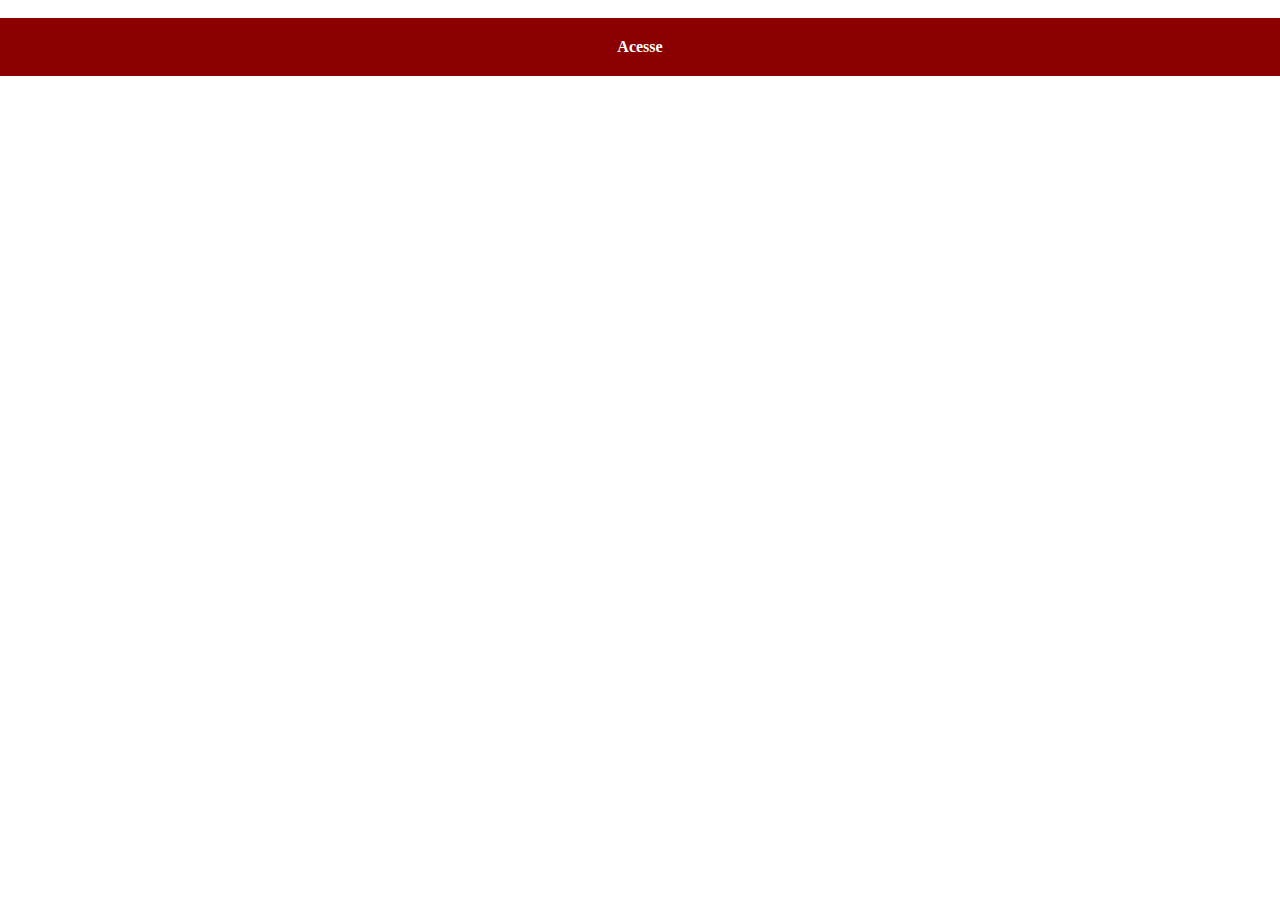
==== github.html @ e8323b65 "projeto novos arquivos" ====
<!DOCTYPE html>
<html lang="en">
<head>
    <meta charset="UTF-8">
    <meta name="viewport" content="width=device-width, initial-scale=1.0">
    <title>github</title>
    <link rel="stylesheet" href="estilos/estilo.css">
</head>
<body>
    <img src="" alt="">
    <a href="https://github.com/MateusClever" target="_blank">Acesse</a>
</body>
</html>
---- estilos/estilo.css ----
@charset "UTF-8";

*{
    margin: 0px;
    padding: 0px;
}
::-webkit-scrollbar{
    width: 0px;
    height: 0px;
}
img{
    width: 100vw;
}
a{
    display: block;
    background-color: darkred;
    color: white;
    padding: 20px;
    text-align: center;
    font-weight: bolder;
    text-decoration: none;
}
a:hover{
    background-color: red;
}
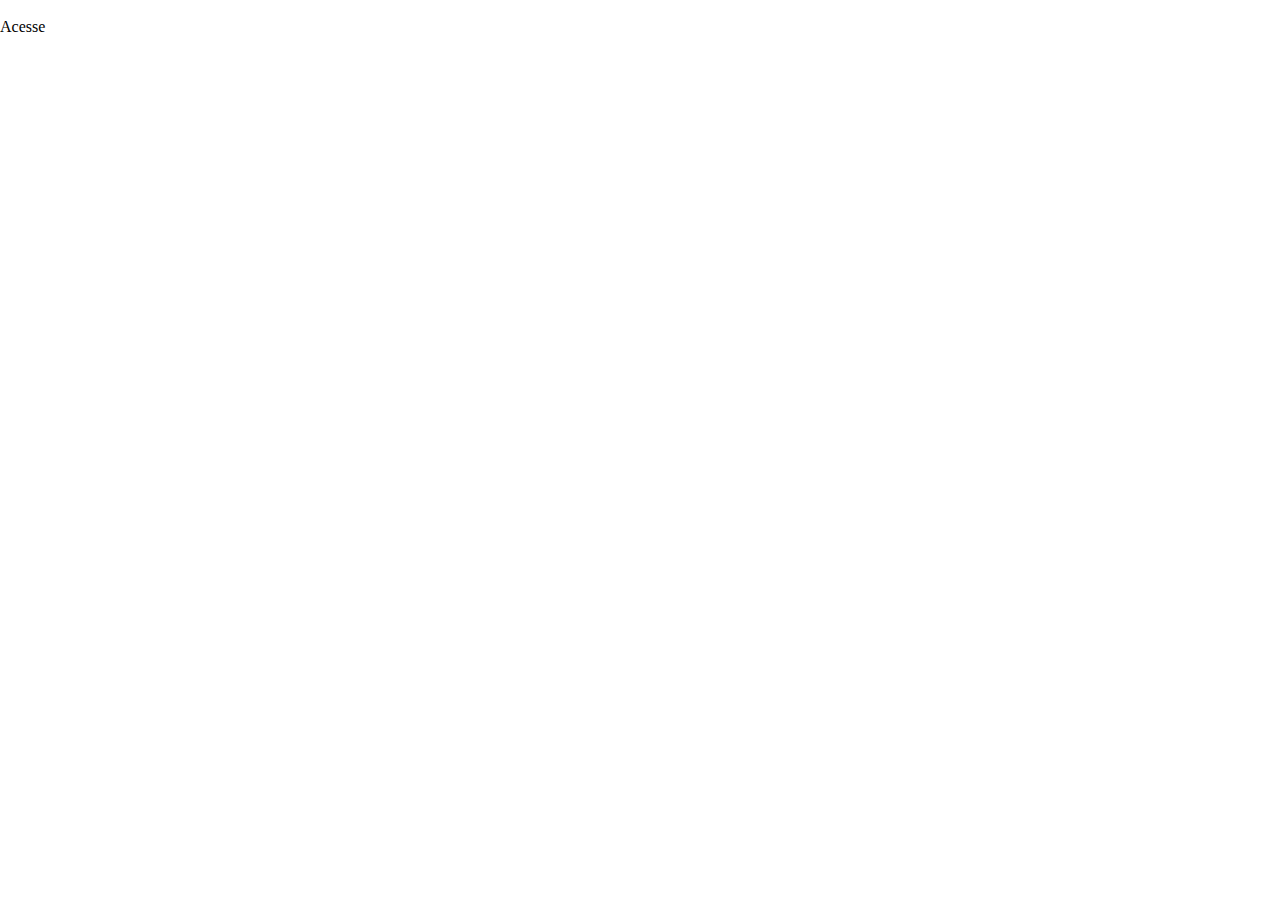
==== commit f21f71cc: "atualização no projeto" ====
--- a/github.html
+++ b/github.html
@@ -7,7 +7,7 @@
     <link rel="stylesheet" href="estilos/estilo.css">
 </head>
 <body>
-    <img src="" alt="">
+    <img src"imagens/
     <a href="https://github.com/MateusClever" target="_blank">Acesse</a>
 </body>
 </html>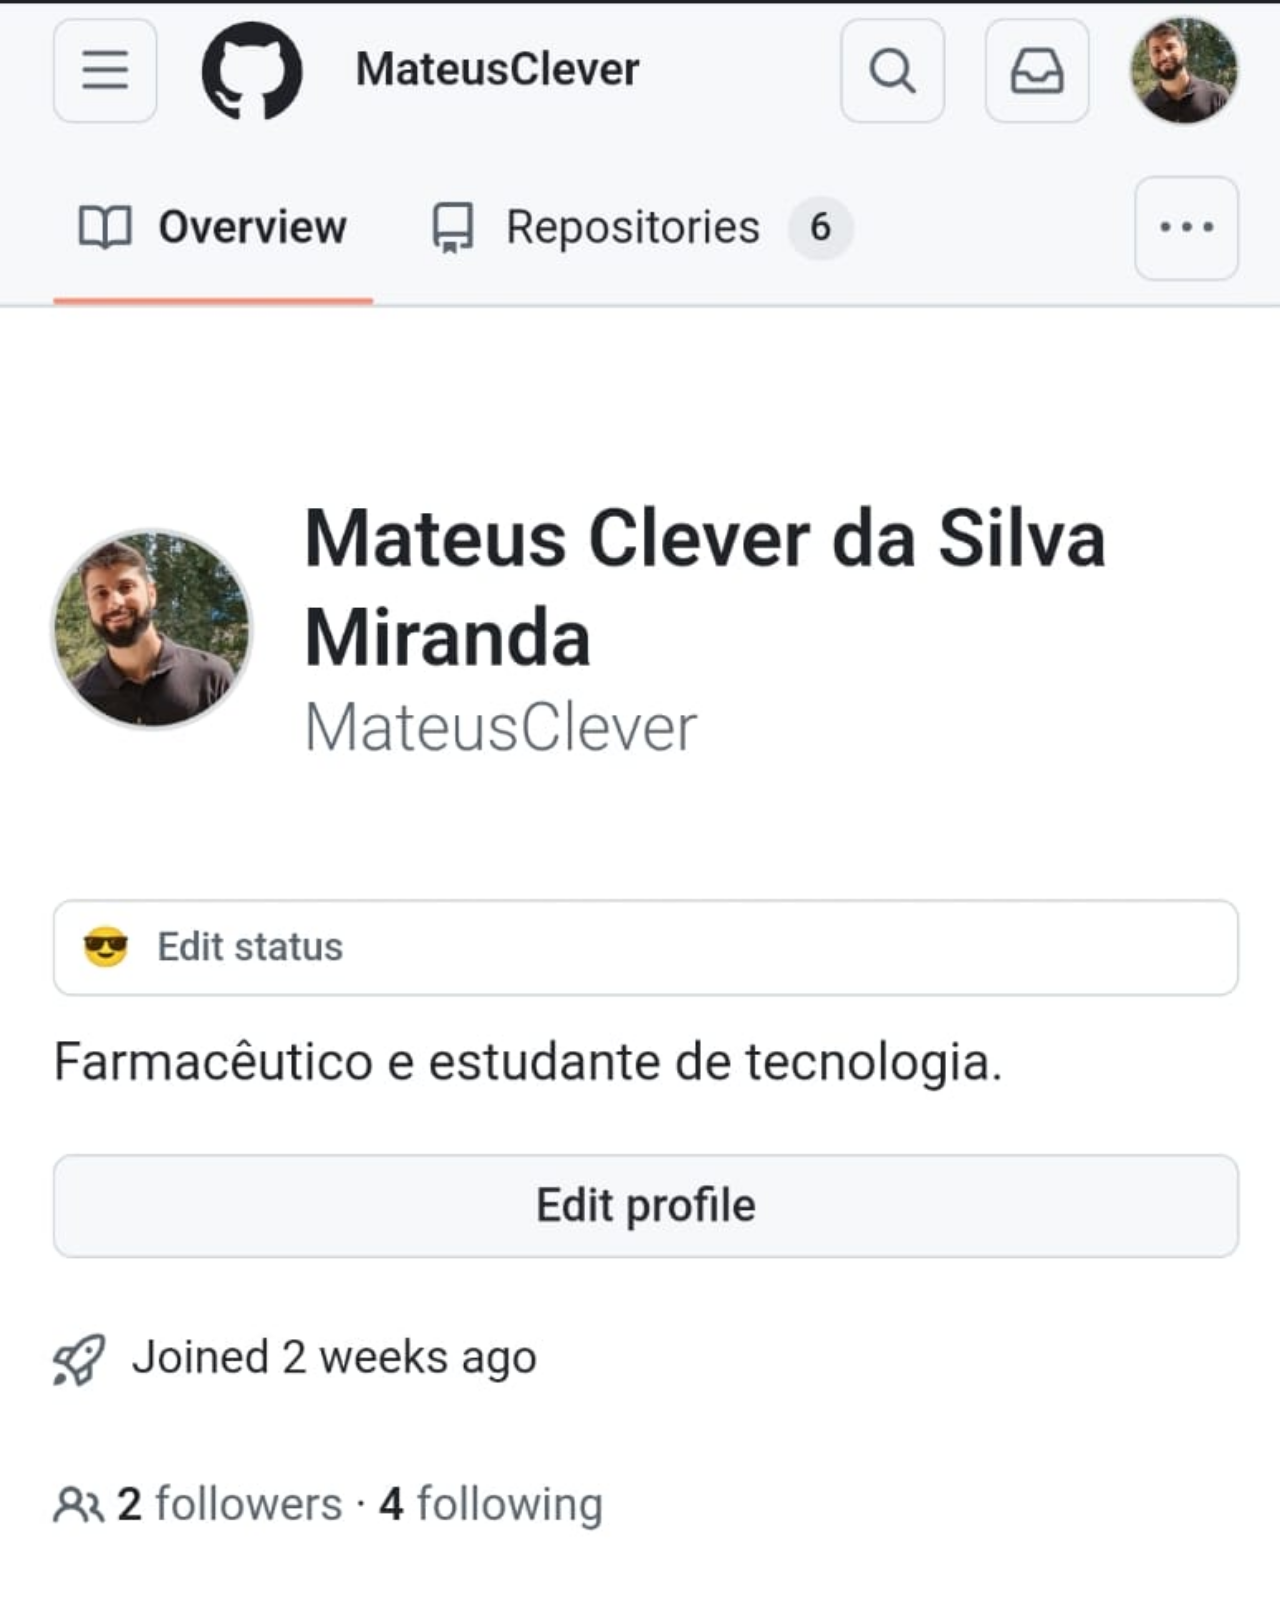
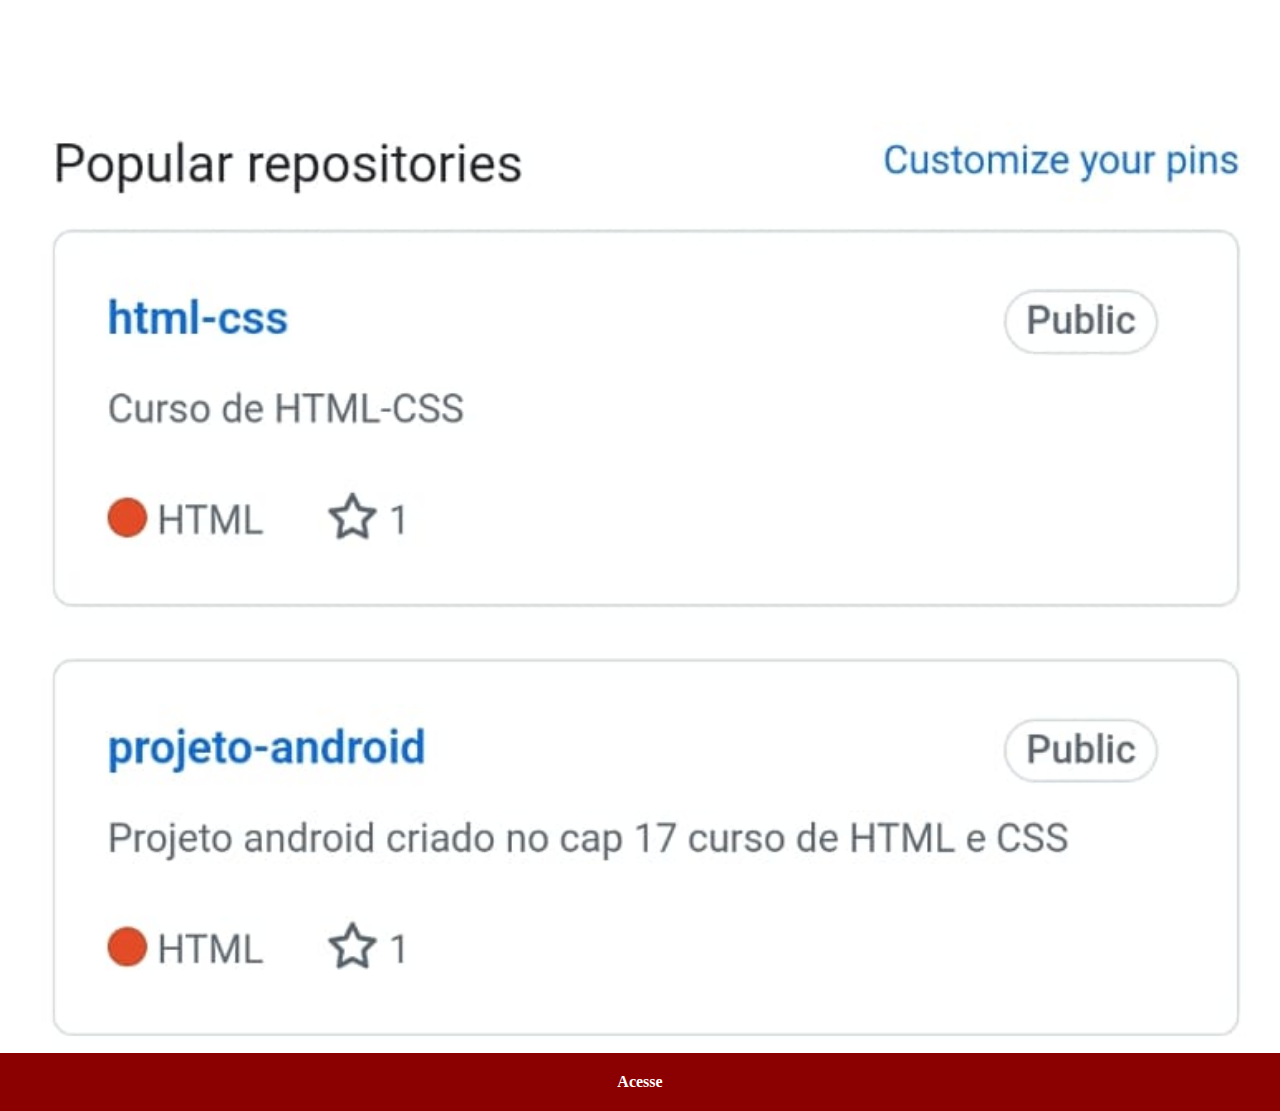
==== commit e58fe9c7: "finalizando o projeto" ====
--- a/github.html
+++ b/github.html
@@ -7,7 +7,7 @@
     <link rel="stylesheet" href="estilos/estilo.css">
 </head>
 <body>
-    <img src"imagens/
+   <img src="imagens/WhatsApp Image 2024-12-11 at 15.42.50.jpeg" alt="">
     <a href="https://github.com/MateusClever" target="_blank">Acesse</a>
 </body>
 </html>